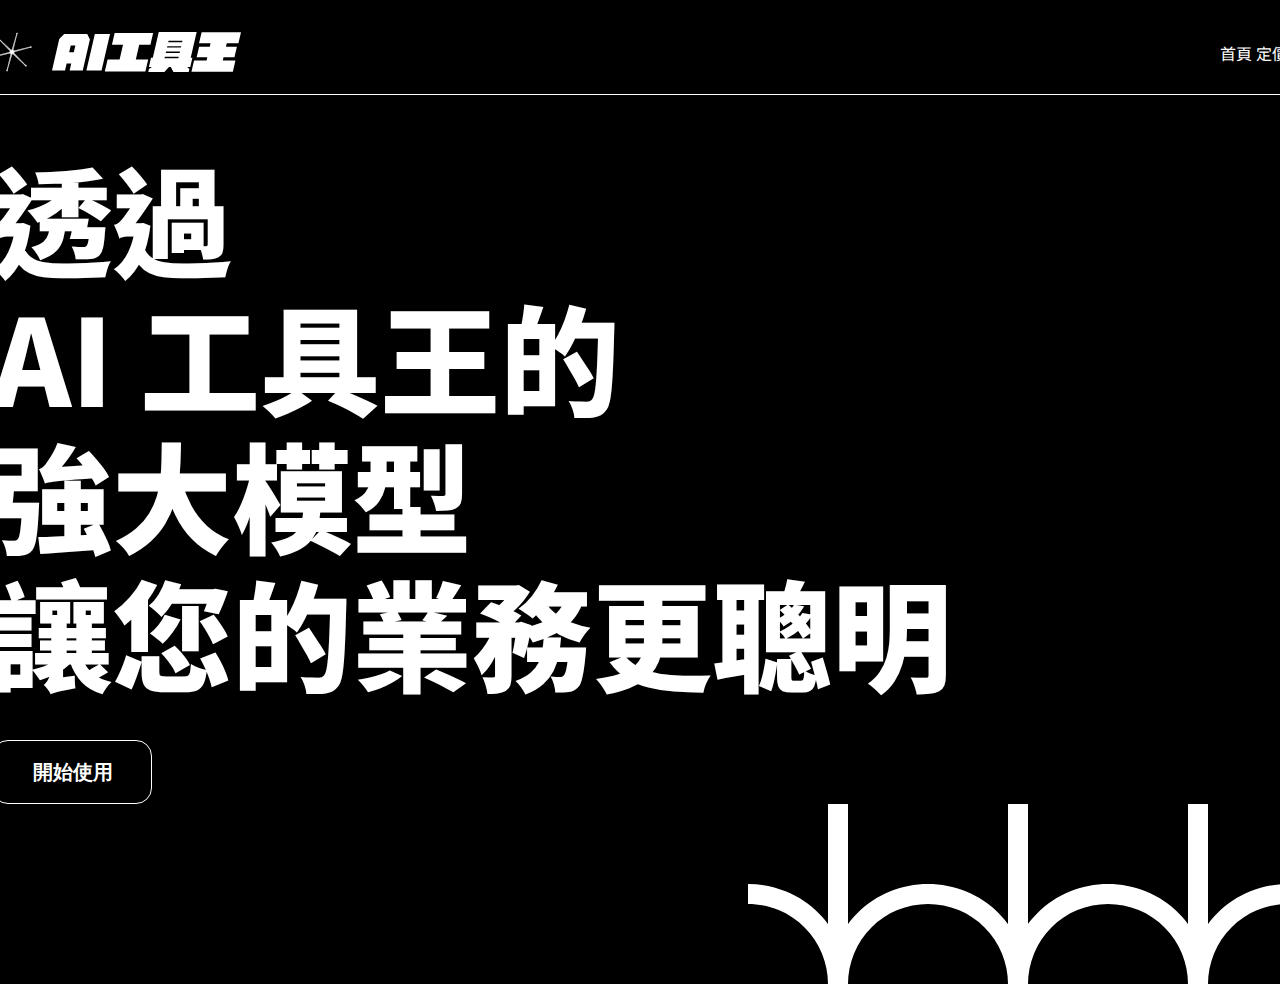
==== indexcss.html @ 6dfc64f1 "index改名" ====
<!DOCTYPE html>
<html lang="en">
<head>
    <meta charset="UTF-8">
    <meta name="viewport" content="width=device-width, initial-scale=1.0">
    <title>AI工具王</title>
    <link rel="stylesheet" href="./css/normalize.css">
    <link rel="stylesheet" href="./css/index.css">
    <link rel="preconnect" href="https://fonts.googleapis.com">
    <link rel="preconnect" href="https://fonts.googleapis.com">
    <link rel="preconnect" href="https://fonts.gstatic.com" crossorigin>
    <link href="https://fonts.googleapis.com/css2?family=Noto+Sans+TC&display=swap" rel="stylesheet">
</head>
<body>
        <header class="main-header">
            <div class="header">
                <div>
                    <a href="/"><img class="logo" src="./image/logo.svg" alt="logo"></a>
                    <a href="/"><img class="ai" src="./image/AI工具王.svg" alt="ai"></a>
                </div>
                <div class="headerText">
                    <a href="">首頁</a>
                    <a href="">定價</a>
                </div>
            </div>
        </header>
        <main>
            <section class="banner">
                <span>透過</span>
                <span>AI 工具王的</span>
                <span>強大模型</span>
                <span>讓您的業務更聰明</span>
                <input type="button" value="開始使用" />
                <div class="grass">
                    <img src="./image/motin.svg" at="grass">
                </div>
            </section>
        </main>


</body>
</html>
---- css/index.css ----
body{
    background: #000000;
    font-family: 'Noto Sans TC', sans-serif;
}
:root{
    --primary-color-text: #FFF;
    
}

/* header */
.main-header{
    padding: 14px 30px;
    display: flex;
    justify-content: center;
    align-items: center;
    height: 80px;
    margin-bottom: 40px;
}
.header{
    border-bottom: 1px solid #FFF;
    display: flex;
    width: 1296px;
    height: 80px;
    justify-content: space-between;
    align-items: center;
    flex-shrink: 0;
}
.logo{
    width: 40px;
    height: 40px;
    flex-shrink: 0;
    margin-right: 16px;
}
/* @media screen and (max-width:768px) {
    .main-header{
        padding: 0 12px 0 12px;
        height: 80px;
    }
    .header{
        border-bottom: 1px solid #FFF;
        display: flex;
        width: 351px;
        height: 80px;
        justify-content: space-between;
        align-items: center;
    }
    .logo{
        width: 24px;
        height: 24px;
    }
    .ai{
        width: 113.397px;
        height: 24px;
    }
    .headerText{
        background-image: url("../image/Menu.svg");
    }
    .headerText a{
        display: none;
    }
    .ai{
        width: 188.995px;
        height: 40px;
        flex-shrink: 0;
    }

    /* banner區 */
    main{
        display: flex;
        justify-content: center;
    }
    .banner span{
        font-size: 120px;
        color: var(--primary-color-text);
        font-weight: 900;
        display: flex;
        flex-direction: column;
        width: 1296px;
    }
    .headerText a{
        text-decoration: none;
        color: var(--primary-color-text);
        padding: 12px 0px;
    }
    .banner input{
        margin-top: 40px;
        border-radius: 16px;
        border: 1px solid var(--primary-color-text);
        display: flex;
        width: 160px;
        height: 64px;
        padding: 20px 40px;
        align-items: center;
        gap: 10px;
        font-size: 20px;
        font-weight: 900;
        background-color: #000000;
        color: #FFF;
        cursor:pointer;
    }
    .grass{
        display: flex;
        justify-content: flex-end;
    }
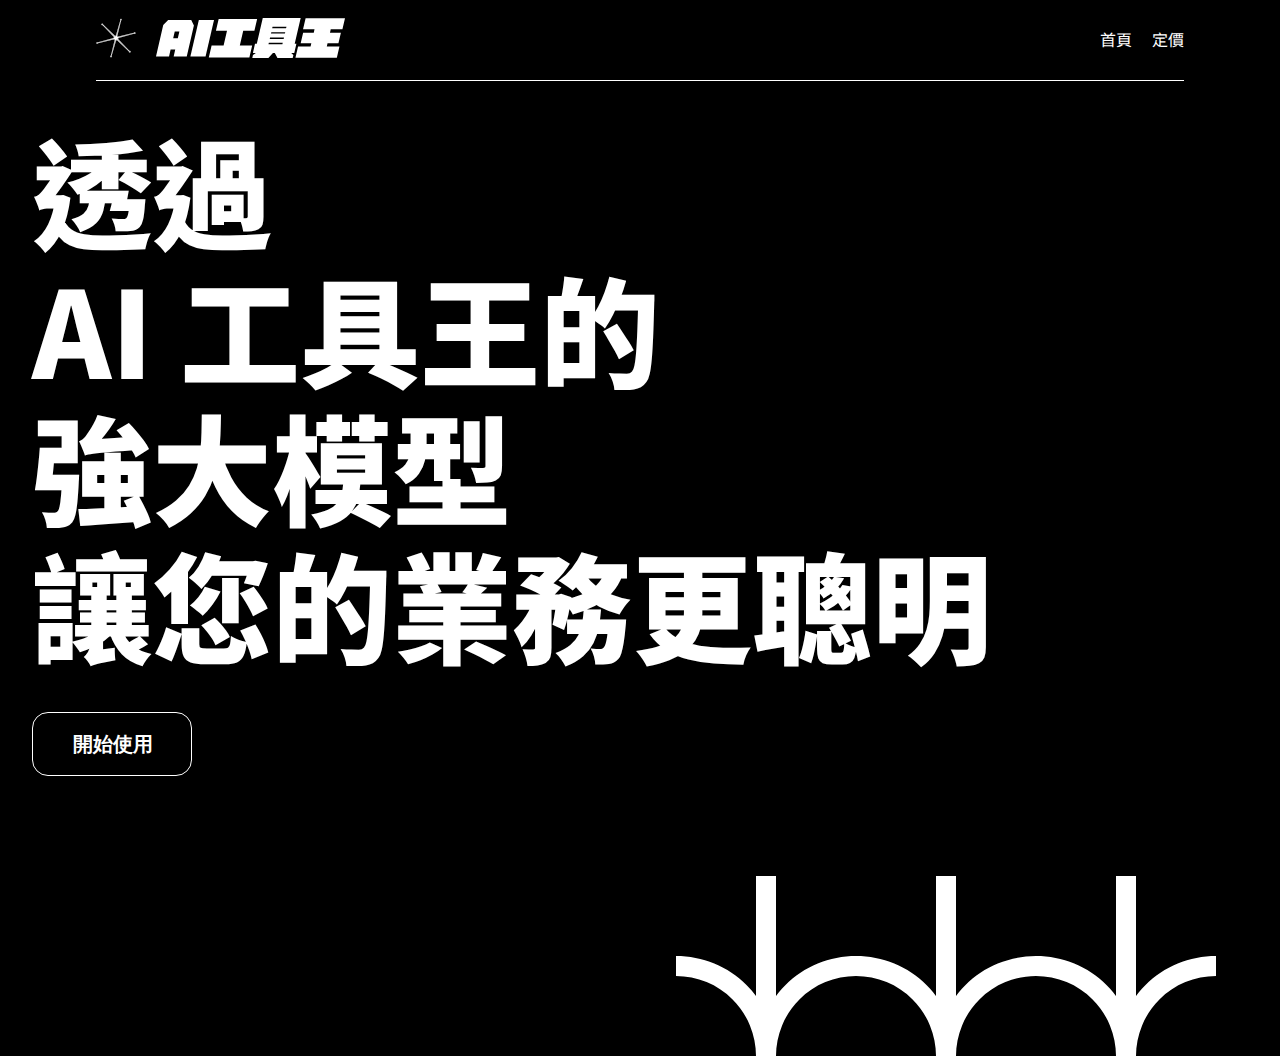
==== commit 3ad8567e: "一些些進步" ====
--- a/indexcss.html
+++ b/indexcss.html
@@ -2,7 +2,7 @@
 <html lang="en">
 <head>
     <meta charset="UTF-8">
-    <meta name="viewport" content="width=device-width, initial-scale=1.0">
+    <meta name="viewport" content="width=device-width, user-scalable=no initial-scale=1.0, minimum-scale=1.0, maximum-scale=1.0" >
     <title>AI工具王</title>
     <link rel="stylesheet" href="./css/normalize.css">
     <link rel="stylesheet" href="./css/index.css">
@@ -12,16 +12,18 @@
     <link href="https://fonts.googleapis.com/css2?family=Noto+Sans+TC&display=swap" rel="stylesheet">
 </head>
 <body>
+    <div class="comtainer">
         <header class="main-header">
             <div class="header">
-                <div>
+                <div class="ailogo">
                     <a href="/"><img class="logo" src="./image/logo.svg" alt="logo"></a>
                     <a href="/"><img class="ai" src="./image/AI工具王.svg" alt="ai"></a>
                 </div>
-                <div class="headerText">
-                    <a href="">首頁</a>
-                    <a href="">定價</a>
-                </div>
+                <ul class="headerText">
+                    <li><a href="">首頁</a></li>
+                    <li><a href="">定價</a></li>
+                    <img src="./image/Menu.svg" alt="Menu">
+                </ul>
             </div>
         </header>
         <main>
@@ -31,12 +33,13 @@
                 <span>強大模型</span>
                 <span>讓您的業務更聰明</span>
                 <input type="button" value="開始使用" />
-                <div class="grass">
-                    <img src="./image/motin.svg" at="grass">
-                </div>
+
             </section>
         </main>
-
+        <div class="grass">
+            <img src="./image/motin.svg" at="grass">
+        </div>
+    </div>
 
 </body>
 </html>--- a/css/index.css
+++ b/css/index.css
@@ -1,15 +1,22 @@
 body{
     background: #000000;
     font-family: 'Noto Sans TC', sans-serif;
+    box-sizing: border-box;
+    max-width: 1920px;
 }
 :root{
     --primary-color-text: #FFF;
     
 }
-
+img{
+    max-width: 100%;
+    height: auto;
+}
+.comtainer{
+    max-width: 1920px;
+}
 /* header */
 .main-header{
-    padding: 14px 30px;
     display: flex;
     justify-content: center;
     align-items: center;
@@ -19,28 +26,22 @@
 .header{
     border-bottom: 1px solid #FFF;
     display: flex;
-    width: 1296px;
+    width: 85%;
     height: 80px;
     justify-content: space-between;
     align-items: center;
     flex-shrink: 0;
 }
+
 .logo{
     width: 40px;
     height: 40px;
     flex-shrink: 0;
     margin-right: 16px;
 }
-/* @media screen and (max-width:768px) {
-    .main-header{
-        padding: 0 12px 0 12px;
-        height: 80px;
-    }
-    .header{
-        border-bottom: 1px solid #FFF;
+@media (max-width: 768px) {
+    .ailogo{
         display: flex;
-        width: 351px;
-        height: 80px;
         justify-content: space-between;
         align-items: center;
     }
@@ -52,53 +53,71 @@
         width: 113.397px;
         height: 24px;
     }
-    .headerText{
-        background-image: url("../image/Menu.svg");
+}
+/* banner區 */
+main{
+    display: flex;
+    justify-content: center;
+    width: 80%;
+}
+.banner span{
+    font-size: 120px;
+    color: var(--primary-color-text);
+    font-weight: 900;
+    display: flex;
+    flex-direction: column;
+}
+.headerText{
+    display: flex;
+    gap: 20px;
+    list-style: none;
+}
+.headerText a{
+    text-decoration: none;
+    color: var(--primary-color-text);
+    padding: 12px 0px;
+}
+.headerText img{
+    display: none;
+}
+@media (max-width: 768px) {
+    main{
+        margin-left: 12px;
+    }
+    .banner span{
+        font-size: 48px;
     }
     .headerText a{
         display: none;
     }
-    .ai{
-        width: 188.995px;
-        height: 40px;
-        flex-shrink: 0;
+    .headerText img{
+        display: block;
     }
-
-    /* banner區 */
-    main{
-        display: flex;
-        justify-content: center;
+}
+.banner input{
+    border-radius: 16px;
+    margin-top: 40px;
+    display: flex;
+    border: 1px solid var(--primary-color-text);
+    height: 64px;
+    width: 160px;
+    align-items: center;
+    padding: 20px 40px;
+    font-size: 20px;
+    gap: 10px;
+    background-color: #000000;
+    font-weight: 900;
+    cursor:pointer;
+    color: #FFF;
+}
+.grass{
+    display: flex;
+    justify-content: flex-end;
+    margin-top: 100px;
+    width: 95%;
+}
+@media (max-width: 768px) {
+    .grass{
+        margin-top: 180px;
     }
-    .banner span{
-        font-size: 120px;
-        color: var(--primary-color-text);
-        font-weight: 900;
-        display: flex;
-        flex-direction: column;
-        width: 1296px;
-    }
-    .headerText a{
-        text-decoration: none;
-        color: var(--primary-color-text);
-        padding: 12px 0px;
-    }
-    .banner input{
-        margin-top: 40px;
-        border-radius: 16px;
-        border: 1px solid var(--primary-color-text);
-        display: flex;
-        width: 160px;
-        height: 64px;
-        padding: 20px 40px;
-        align-items: center;
-        gap: 10px;
-        font-size: 20px;
-        font-weight: 900;
-        background-color: #000000;
-        color: #FFF;
-        cursor:pointer;
-    }
-    .grass{
-        display: flex;
-        justify-content: flex-end;
-    }+}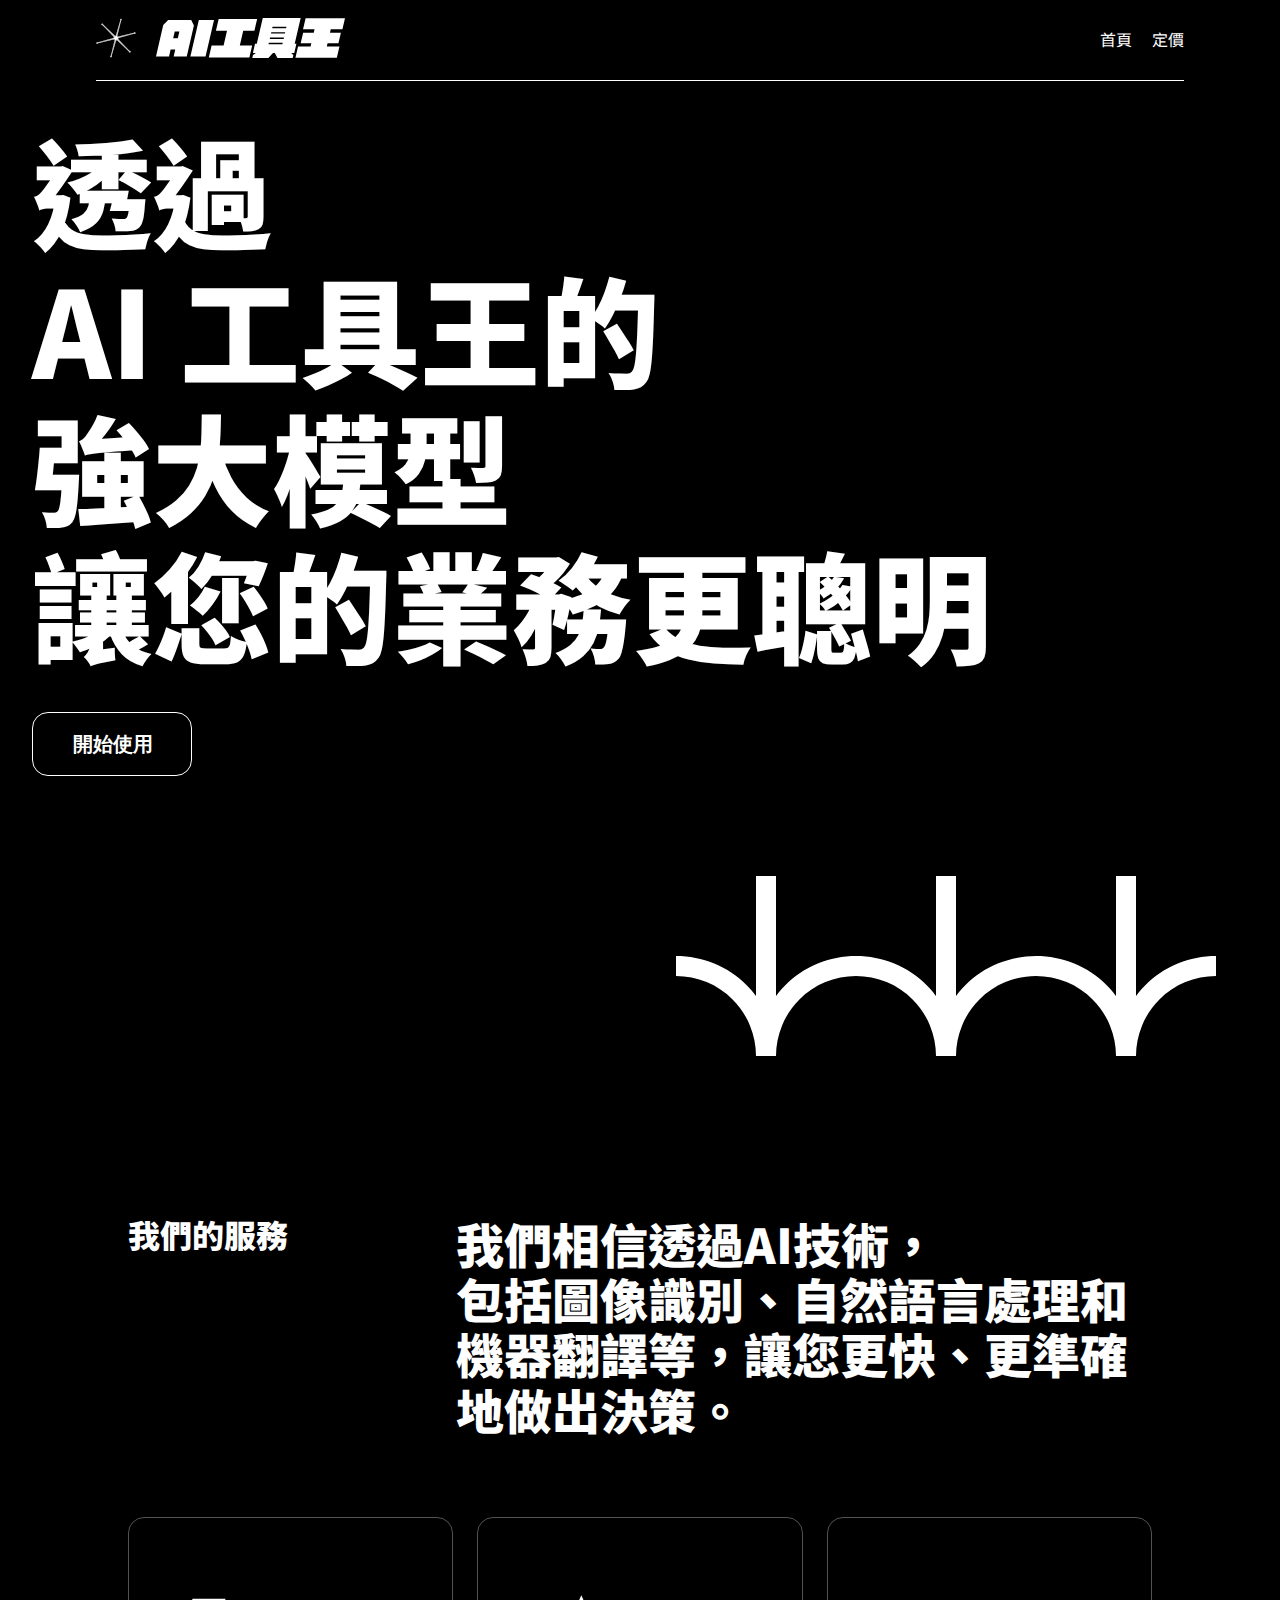
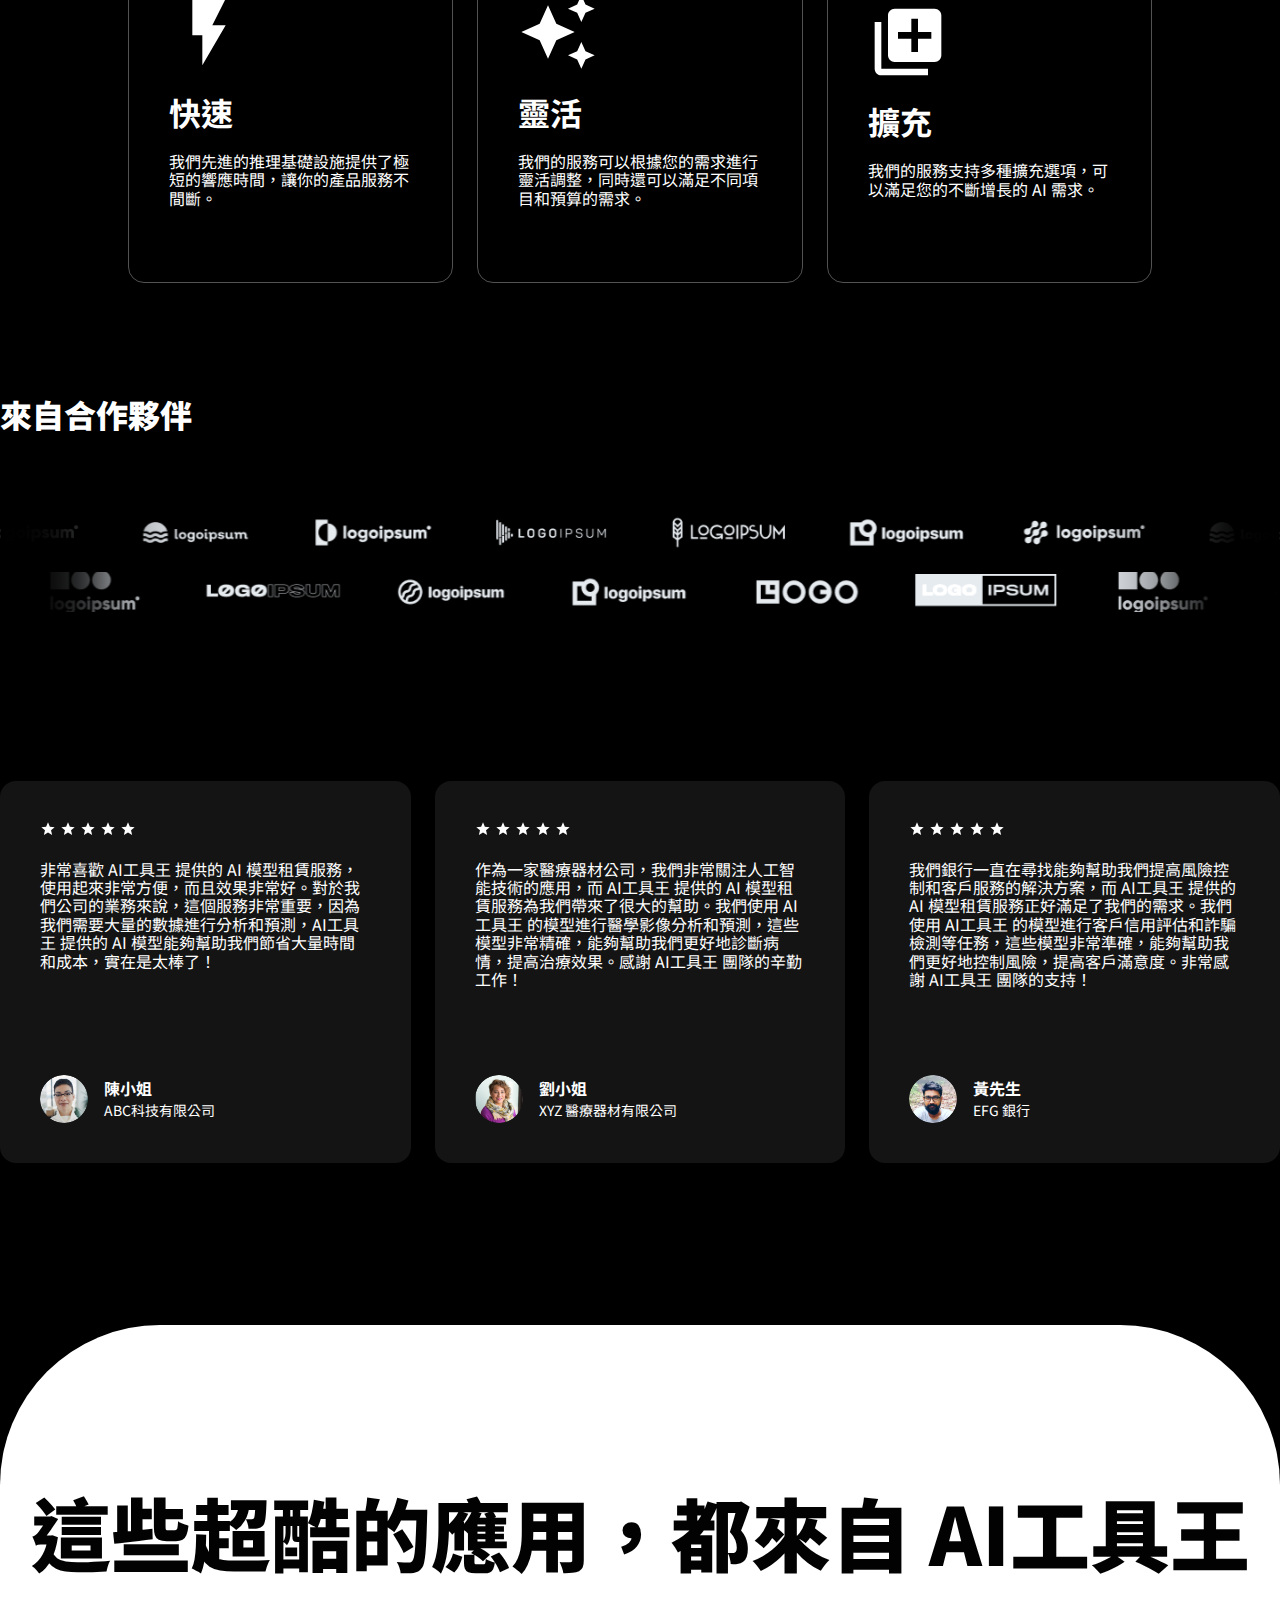
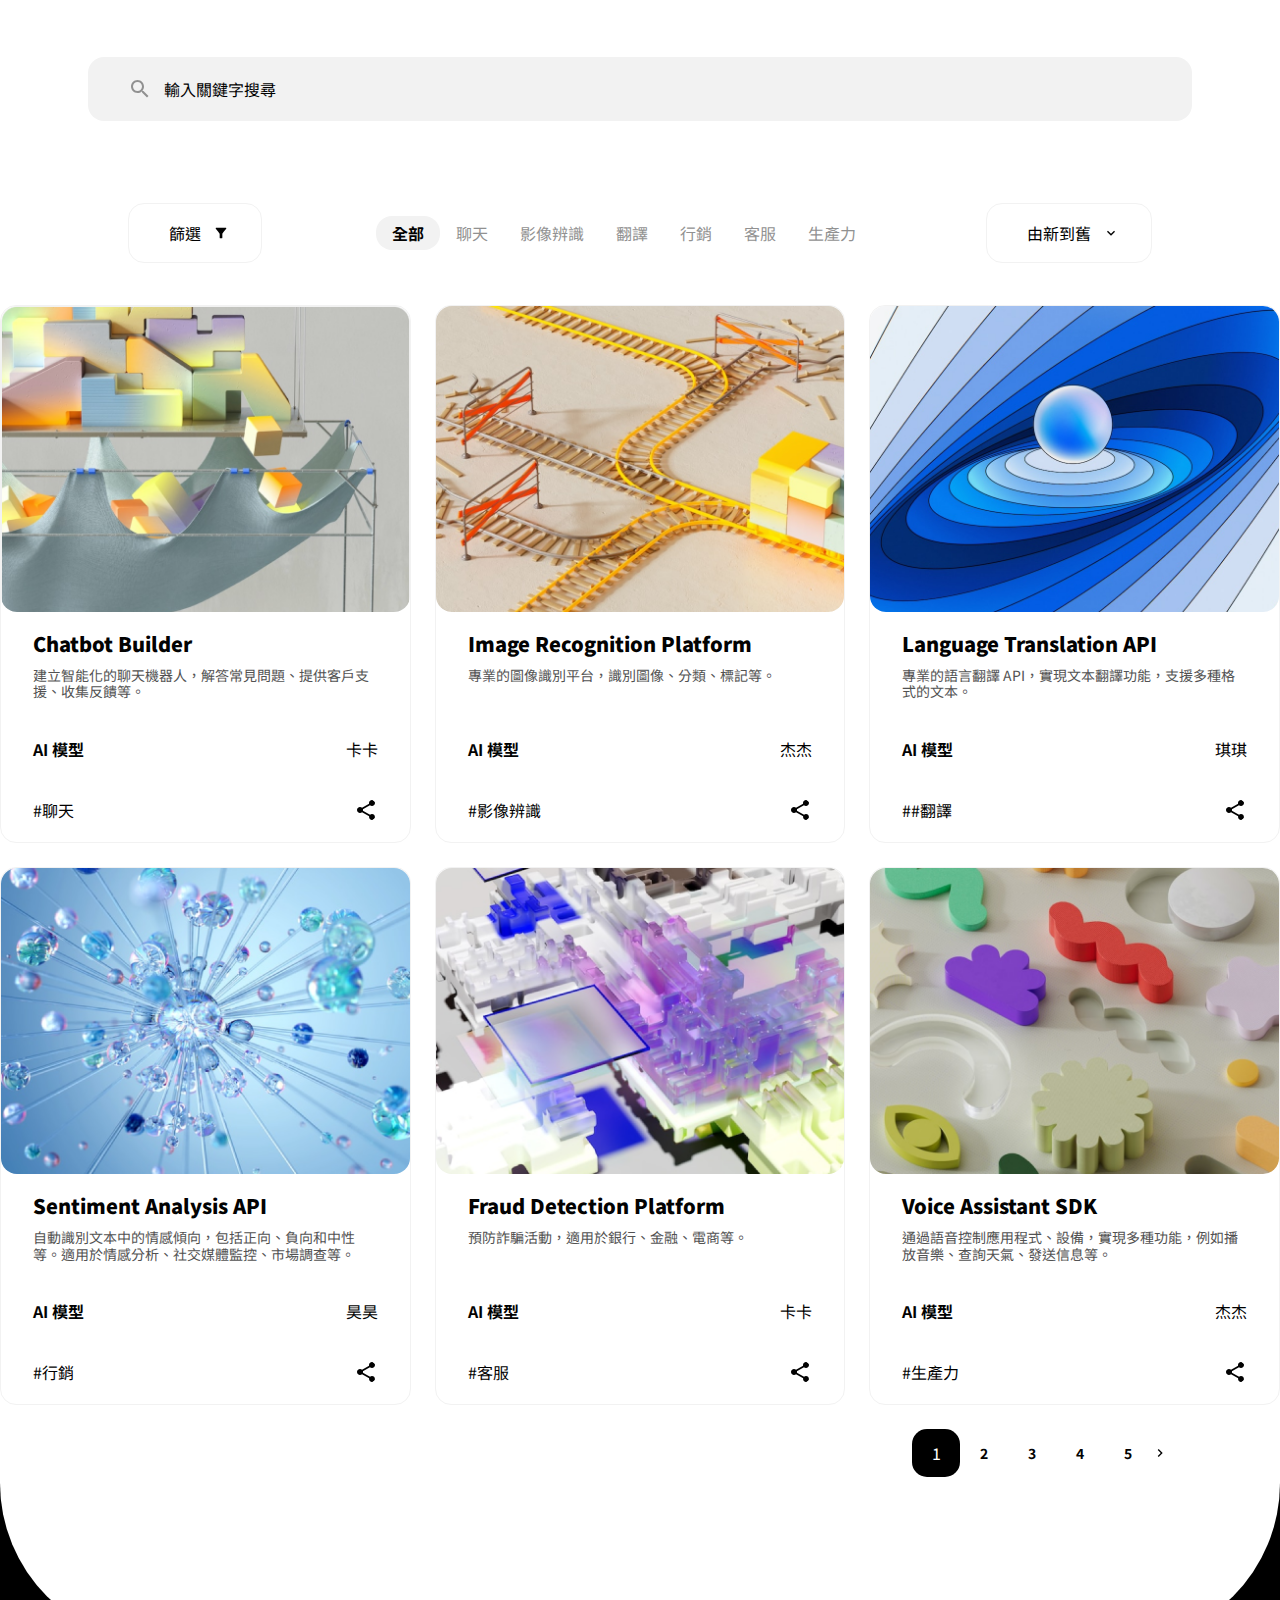
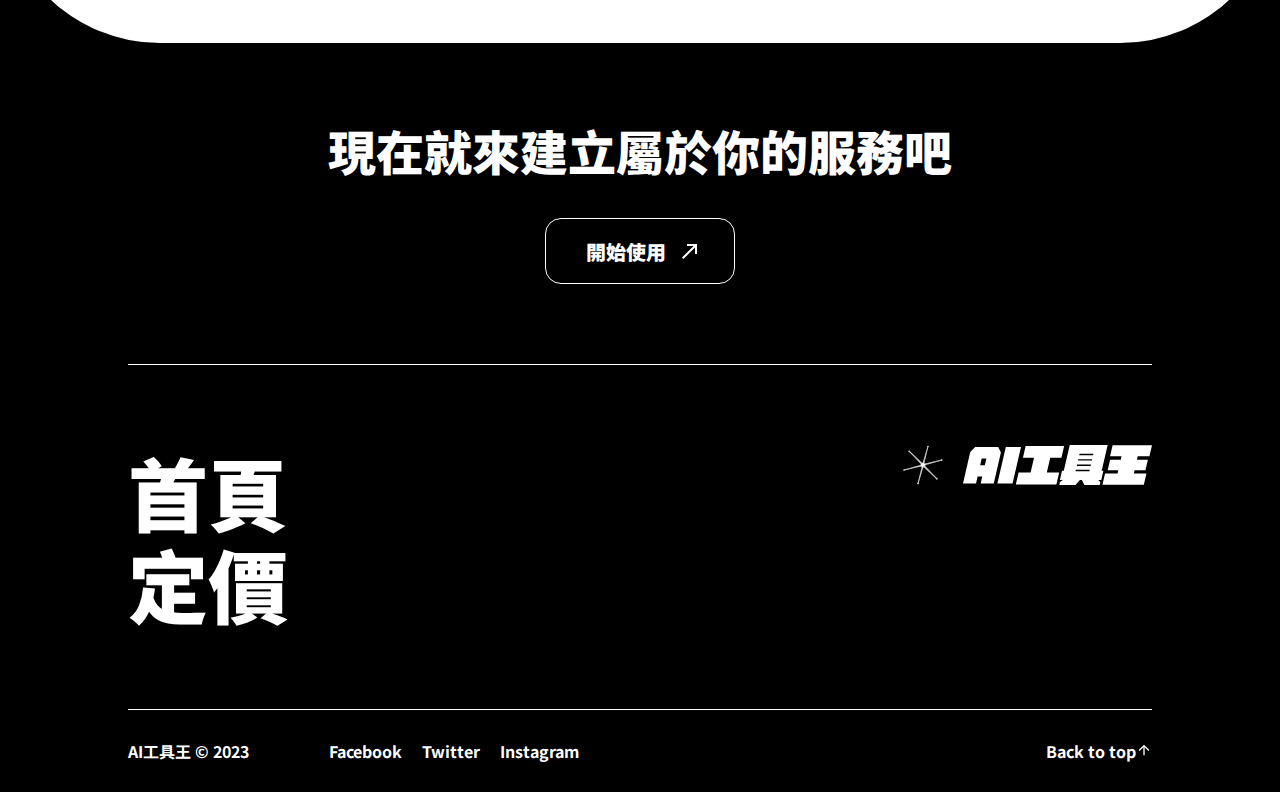
==== commit 721f2ed7: "finish" ====
--- a/indexcss.html
+++ b/indexcss.html
@@ -33,12 +33,265 @@
                 <span>強大模型</span>
                 <span>讓您的業務更聰明</span>
                 <input type="button" value="開始使用" />
-
             </section>
         </main>
         <div class="grass">
-            <img src="./image/motin.svg" at="grass">
+            <img src="./image/motin.svg" alt="grass">
         </div>
+        <!-- 第二部分 -->
+        <section class="servicePurpose">
+            <div class="service">
+                <span class="ourService">我們的服務</span>
+                <span class="purpose">我們相信透過AI技術，<br>包括圖像識別、自然語言處理和機器翻譯等，讓您更快、更準確地做出決策。</span>
+            </div>
+            <!-- 卡片區 -->
+            <div class="cards">
+                <div class="card">
+                    <img src="./image/flash-on.svg" alt="icon">
+                    <div class="card-body">
+                    <h1>快速</h1>
+                    <span>我們先進的推理基礎設施提供了極短的響應時間，讓你的產品服務不間斷。</span>
+                    </div>
+                </div>
+                <div class="card">
+                    <img src="./image/auto-awesome.svg" alt="icon">
+                    <div class="card-body">
+                    <h1>靈活</h1>
+                    <span>我們的服務可以根據您的需求進行靈活調整，同時還可以滿足不同項目和預算的需求。</span>
+                    </div>
+                </div>
+                <div class="card">
+                    <img src="./image/library-add.svg" alt="icon">
+                    <div class="card-body">
+                    <h1>擴充</h1>
+                    <span>我們的服務支持多種擴充選項，可以滿足您的不斷增長的 AI 需求。</span>
+                    </div>
+                </div>
+            </div>
+        </section>
+        <!-- 第三部分 -->
+        <section class="partners">
+            <div class="partner">
+                <span class="ourPartner">來自合作夥伴</span>
+                <img class="gap" src="./image/logo-1.svg" alt="logo-1">
+                <img class="logo2" src="./image/logo-2.svg" alt="logo-2">
+                <img class="logo3" src="./image/logo-3.jpg" alt="logo-3">
+            </div>
+            <div class="partnerCards">
+                <!-- Ms.Chen  -->
+                <div class="partnerCard">
+                    <div>
+                        <img src="./image/star.svg" alt="star">
+                        <img src="./image/star.svg" alt="star">
+                        <img src="./image/star.svg" alt="star">
+                        <img src="./image/star.svg" alt="star">
+                        <img src="./image/star.svg" alt="star">
+                    </div>
+                    <div class="partnerComment">
+                        <span class="commentText">非常喜歡 AI工具王 提供的 AI 模型租賃服務，使用起來非常方便，而且效果非常好。對於我們公司的業務來說，這個服務非常重要，因為我們需要大量的數據進行分析和預測，AI工具王 提供的 AI 模型能夠幫助我們節省大量時間和成本，實在是太棒了！</span>
+                        <div class="partnerText">
+                            <img class="partnerAvatar" src="./image/avatar3.png" alt="Ms.Chen"></img>
+                            <div class="partnerInfo">
+                                <span class="partnerName">陳小姐</span>
+                                <span class="partnerCo">ABC科技有限公司</span>
+                            </div>
+                        </div>
+                    </div>
+                </div>
+                <!-- Ms.Liu -->
+                <div class="partnerCard">
+                    <div>
+                        <img src="./image/star.svg" alt="star">
+                        <img src="./image/star.svg" alt="star">
+                        <img src="./image/star.svg" alt="star">
+                        <img src="./image/star.svg" alt="star">
+                        <img src="./image/star.svg" alt="star">
+                    </div>
+                    <div class="partnerComment">
+                        <span class="commentText">作為一家醫療器材公司，我們非常關注人工智能技術的應用，而 AI工具王 提供的 AI 模型租賃服務為我們帶來了很大的幫助。我們使用 AI工具王 的模型進行醫學影像分析和預測，這些模型非常精確，能夠幫助我們更好地診斷病情，提高治療效果。感謝 AI工具王 團隊的辛勤工作！</span>
+                        <div class="partnerText">
+                            <img class="partnerAvatar" src="./image/avatar1.png" alt="Ms.Liu"></img>
+                            <div class="partnerInfo">
+                                <span class="partnerName">劉小姐</span>
+                                <span class="partnerCo">XYZ 醫療器材有限公司</span>
+                            </div>
+                        </div>
+                    </div>
+                </div>
+                <!-- Mr.Huang -->
+                <div class="partnerCard">
+                    <div>
+                        <img src="./image/star.svg" alt="star">
+                        <img src="./image/star.svg" alt="star">
+                        <img src="./image/star.svg" alt="star">
+                        <img src="./image/star.svg" alt="star">
+                        <img src="./image/star.svg" alt="star">
+                    </div>
+                    <div class="partnerComment">
+                        <span class="commentText">我們銀行一直在尋找能夠幫助我們提高風險控制和客戶服務的解決方案，而 AI工具王 提供的 AI 模型租賃服務正好滿足了我們的需求。我們使用 AI工具王 的模型進行客戶信用評估和詐騙檢測等任務，這些模型非常準確，能夠幫助我們更好地控制風險，提高客戶滿意度。非常感謝 AI工具王 團隊的支持！</span>
+                        <div class="partnerText">
+                            <img class="partnerAvatar" src="./image/avatar2.png" alt="Mr.Huang"></img>
+                            <div class="partnerInfo">
+                                <span class="partnerName">黃先生</span>
+                                <span class="partnerCo">EFG 銀行</span>
+                            </div>
+                        </div>
+                    </div>
+                </div>
+            </div>
+            <img class="mobile" src="./image/frame-43.svg" alt="mobile">
+        </section>
+        <section class="application">
+            <div class="box">
+                <span>這些超酷的應用，都來自 AI工具王</span>
+                <div class="search"><img src="./image/search.svg" alt="search">輸入關鍵字搜尋</div>
+                <div class="filter">
+                    <div class="filterIcon">篩選<img src="./image/filter-alt.svg" alt="filter"></div>
+                    <div class="filterIcon">由新到舊<img src="./image/keyboard-arrow-down.svg" alt="arrow-down"></div>
+                    <div class="filterChoice">
+                        <div class="filterAll">全部</div>
+                        <div class="filterOthers">聊天</div>
+                        <div class="filterOthers">影像辨識</div>
+                        <div class="filterOthers">翻譯</div>
+                        <div class="filterOthers">行銷</div>
+                        <div class="filterOthers">客服</div>
+                        <div class="filterOthers">生產力 </div>
+                    </div>
+                </div>
+            </div>
+            <div class="applicatioCards">
+                <div class="applicatioCard">
+                    <img src="./image/rectangle-35.png" alt="Chatbot Builder">
+                    <div class="text">
+                        <span class="textTittle">Chatbot Builder</span>
+                        <span class="textInfo">建立智能化的聊天機器人，解答常見問題、提供客戶支援、收集反饋等。</span>
+                    </div>
+                    <div class="type">
+                        <span class="typeTittle">AI 模型</span>
+                        <span>卡卡</span>
+                    </div>
+                    <div class="share">
+                        <span>#聊天</span>
+                        <img src="./image/share.svg" alt="share">
+                    </div>
+                </div>
+                <div class="applicatioCard">
+                    <img src="./image/rectangle-36.png" alt="Image Recognition Platform">
+                    <div class="text">
+                        <span class="textTittle">Image Recognition Platform</span>
+                        <span class="textInfo">專業的圖像識別平台，識別圖像、分類、標記等。</span>
+                    </div>
+                    <div class="type">
+                        <span class="typeTittle">AI 模型</span>
+                        <span>杰杰</span>
+                    </div>
+                    <div class="share">
+                        <span>#影像辨識</span>
+                        <img src="./image/share.svg" alt="share">
+                    </div>
+                </div>
+                <div class="applicatioCard">
+                    <img src="./image/rectangle-37.png" alt="Language">
+                    <div class="text">
+                        <span class="textTittle">Language Translation API</span>
+                        <span class="textInfo">專業的語言翻譯 API，實現文本翻譯功能，支援多種格式的文本。</span>
+                    </div>
+                    <div class="type">
+                        <span class="typeTittle">AI 模型</span>
+                        <span>琪琪</span>
+                    </div>
+                    <div class="share">
+                        <span>##翻譯</span>
+                        <img src="./image/share.svg" alt="share">
+                    </div>
+                </div>
+            </div>
+            <div class="applicatioCards">
+                <div class="applicatioCard">
+                    <img src="./image/rectangle-38.png" alt="Sentiment Analysis API">
+                    <div class="text">
+                        <span class="textTittle">Sentiment Analysis API</span>
+                        <span class="textInfo">自動識別文本中的情感傾向，包括正向、負向和中性等。適用於情感分析、社交媒體監控、市場調查等。</span>
+                    </div>
+                    <div class="type">
+                        <span class="typeTittle">AI 模型</span>
+                        <span>昊昊</span>
+                    </div>
+                    <div class="share">
+                        <span>#行銷</span>
+                        <img src="./image/share.svg" alt="share">
+                    </div>
+                </div>
+                <div class="applicatioCard">
+                    <img src="./image/rectangle-39.png" alt="Image Recognition Platform">
+                    <div class="text">
+                        <span class="textTittle">Fraud Detection Platform</span>
+                        <span class="textInfo">預防詐騙活動，適用於銀行、金融、電商等。
+                        </span>
+                    </div>
+                    <div class="type">
+                        <span class="typeTittle">AI 模型</span>
+                        <span>卡卡</span>
+                    </div>
+                    <div class="share">
+                        <span>#客服</span>
+                        <img src="./image/share.svg" alt="share">
+                    </div>
+                </div>
+                <div class="applicatioCard">
+                    <img src="./image/rectangle-40.png" alt="Language">
+                    <div class="text">
+                        <span class="textTittle">Voice Assistant SDK</span>
+                        <span class="textInfo">通過語音控制應用程式、設備，實現多種功能，例如播放音樂、查詢天氣、發送信息等。</span>
+                    </div>
+                    <div class="type">
+                        <span class="typeTittle">AI 模型</span>
+                        <span>杰杰</span>
+                    </div>
+                    <div class="share">
+                        <span>#生產力</span>
+                        <img src="./image/share.svg" alt="share">
+                    </div>
+                </div>
+            </div>
+            <div class="pages">
+                <div class="pageOneBox">1</div>
+                <div class="pageBox">2</div>
+                <div class="pageBox">3</div>
+                <div class="pageBox">4</div>
+                <div class="pageBox">5</div>
+                <div class="pageBox"><img src="./image/keyboard-arrow-right.svg" style="width: 16px;height: 16px;" alt="right"></div>
+            </div>
+        </section>
+        <section class="start">
+            <span>現在就來建立屬於你的服務吧</span>
+            <div class="btn">開始使用<img src="./image/call-made.svg" alt="start"></div>
+        </section>
+        <footer>
+            <div class="footerAll">
+                <div class="footerBanner">
+                    <div class="footertittle">
+                        <span>首頁</span>
+                        <span>定價</span>
+                    </div>
+                    <div class="ailogo">
+                        <a href="/"><img class="logo" src="./image/logo.svg" alt="logo"></a>
+                        <a href="/"><img class="ai" src="./image/AI工具王.svg" alt="ai"></a>
+                    </div>
+                </div>
+                <div class="footerText">
+                    <div class="footerbottom">
+                        <div class="copyright">AI工具王 © 2023</div>
+                        <div class="social">
+                            <span>Facebook</span>
+                            <span>Twitter</span>
+                            <span>Instagram</span>
+                        </div>
+                    </div>
+                    <div class="top">Back to top<img src="./image/arrow-upward.svg" alt="top"></div>
+                </div>
+            </div>
+        </footer>
     </div>
 
 </body>
--- a/css/index.css
+++ b/css/index.css
@@ -30,13 +30,11 @@
     height: 80px;
     justify-content: space-between;
     align-items: center;
-    flex-shrink: 0;
 }
 
 .logo{
     width: 40px;
     height: 40px;
-    flex-shrink: 0;
     margin-right: 16px;
 }
 @media (max-width: 768px) {
@@ -118,6 +116,562 @@
 }
 @media (max-width: 768px) {
     .grass{
-        margin-top: 180px;
+        margin: 180px 12px 0 12px;
+    }
+}
+/* 第二部分 */
+.servicePurpose{
+    margin: 160px 0 160px 0;
+    height: 620px;
+    display: flex;
+    flex-direction: column;
+    align-items: center;
+    gap: 80px;
+}
+.service{
+    display: flex;
+    gap: 24px;
+    width: 80%;
+    justify-content: space-between;
+}
+.ourService{
+    color: var(--primary-color-text);
+    font-size: 32px;
+    font-weight: 900;
+}
+.purpose{
+    text-transform: none;
+    color: var(--primary-color-text);
+    font-weight: 900;
+    font-size: 48px;
+    width: 68%;
+    
+}
+@media (max-width: 768px) {
+    .servicePurpose{
+        margin: 62px 0 178px 12px;
+        height: 1192px;
+    }
+    .service{
+        display: flex;
+        flex-direction: column;
+        gap: 24px;
+        margin-left: 12px;
+        width: 80%;          
+    }
+    .ourService{
+        font-size: 20px;
+    }
+    .purpose{
+        font-size: 32px;
+        width: 110%;
+    }
+}
+/* 卡片區 */
+.cards{
+    display: flex;
+    justify-content: center;
+    gap: 24px;
+    height: 366px;
+    width: 80%;
+}
+.card{
+    width: 80%;
+    border-radius: 16px;
+    border: 1px solid #525252;
+    padding: 80px 40px;
+    display: flex;
+    flex-direction: column;
+    align-items: flex-start;
+    justify-content: center;
+}
+.card img{
+    width: 80px;
+    height: 80px;
+}
+.card-body h1{
+    font-size: 32px;
+    color: var(--primary-color-text);
+}
+.card-body span{
+    font-size: 16px;
+    font-weight: 400;
+    color: var(--primary-color-text);
+}
+@media (max-width: 768px) {
+    .cards{
+        display: flex;
+        flex-direction: column;
+        height: auto;
+        align-items: center;
+        width: 100%;
+        margin-bottom: 120px;
+        
+    }
+    .card{
+        padding: 40px 20px;
+    }
+}
+/* 第三部分 */
+.partners{
+    margin-top: 160px;
+    margin-bottom: 153px;
+    display: flex;
+    flex-direction: column;
+    align-items: center;
+}
+.partner{
+    display: flex;
+    flex-direction: column;
+    margin-bottom: 160px;
+}
+.ourPartner{
+    color: var(--primary-color-text);
+    font-size: 32px;
+    font-weight: 900;
+}
+.gap{
+    margin:80px 0 20px 0;
+}
+.logo3{
+    display: none;
+}
+@media (max-width: 768px) {
+    .partners{
+        margin-top: 178px;
+        margin-left: 12px;
+    }
+    .partner{
+        margin-bottom: 48px;
+    }
+    .gap, .logo2{
+        display: none;
+    }
+    .logo3{
+        display: block;
+        margin-top: 24px;
+    }
+}
+.partnerCards{
+    display: flex;
+    height: 400px;
+    align-items: center;
+    gap: 24px;
+}
+.partnerCard{
+    border-radius: 16px;
+    background: rgba(255, 255, 255, 0.08);
+    display: flex;
+    flex-direction: column;
+    align-items: flex-start;
+    padding: 40px;
+    gap: 20px;
+}
+.partnerComment{
+    display: flex;
+    flex-direction: column;
+    justify-content: space-around;
+    align-items: stretch;
+    max-width: 336px;
+}
+.commentText{
+    font-size: 16px;
+    font-weight: 400;
+    color: #fff;
+    height: 215px;
+}
+.partnerText{
+    display: flex;
+    gap:16px;
+}
+.partnerAvatar{
+    width: 48px;
+    height: 48px;
+    border-radius: 48px;
+}
+.partnerInfo{
+    display: flex;
+    flex-direction: column;
+    justify-content: center;
+    gap: 4px;
+}
+.partnerName{
+    font-size: 16px;
+    font-weight: 700;
+    color:var(--primary-color-text);
+}
+.partnerCo{
+    font-size: 14px;
+    font-weight: 400;
+    color:var(--primary-color-text);
+}
+.mobile{
+    display: none;
+}
+@media (max-width: 768px) {
+    .partnerCards{
+        height: 289px;
+    }
+    .partnerCards .partnerCard:nth-child(n+2) {
+        display: none;
+    }
+    .partnerCards .partnerCard:first-child {
+        display: block;
+    }
+    .partnerCard{
+        display: flex;
+        padding: 20px;
+        flex-direction: column;
+        align-items: flex-start;
+        gap: 20px;
+    }
+
+    .commentText{
+        height: 144px;
+    }
+    .mobile{
+        display: flex;
+
+    }
+
+}
+.application{
+    height: 1918px;
+    border-radius: 160px;
+    background-color: var(--primary-color-text);
+}
+.box{
+    display: flex;
+    justify-content: center;
+    flex-direction: column;
+    align-items: center;
+    padding-top: 160px;
+    margin-bottom: 40px;
+    gap: 80px;
+}
+.box span{
+    color: #020202;
+    text-align: center;
+    font-size: 80px;
+    font-weight: 900;   
+}
+.search{
+    display: flex;
+    padding: 20px 40px;
+    align-items: center;
+    gap: 12px;
+    border-radius: 16px;
+    background: #F2F2F2;
+    width: 80%;
+}
+.filter{
+    display: flex;
+    width: 80%;
+    height: 64px;
+    justify-content: space-between;
+    align-items: center;
+}
+.filterIcon{
+    display: flex;
+    padding: 20px 32px 20px 40px;
+    align-items: center;
+    gap: 12px;
+    border-radius: 16px;
+    border: 1px solid #F2F2F2;
+    background: var(--primary-color-text);
+}
+.filterIcon:nth-child(2) {
+    order: 3;
+}
+.filterAll{
+    display: flex;
+    padding: 8px 16px;
+    align-items: flex-start;
+    gap: 10px;
+    border-radius: 16px;
+    background:  #F2F2F2;
+    font-size: 16px;
+    Font-weight: 700;
+    color: #020202;
+    text-align: center;
+}
+.filterChoice{
+    display: flex;
+}
+.filterOthers{
+    display: flex;
+    padding: 8px 16px;
+    align-items: flex-start;
+    gap: 10px;
+    color: #919191;
+    text-align: center;
+    font-size: 16px;
+    font-weight: 400;
+}
+@media (max-width: 768px) {
+    .application{
+        height: 4046px;
+        border-radius: 20px;
+        display: flex;
+        flex-direction: column;
+        align-items: center;
+    }
+    .box{
+        padding-top: 80px;
+        margin-left: 12px;
+        margin-bottom: 48px;
+        width: 95%;
+    }
+    .box span{
+        font-size: 32px;  
+    }
+    .search{
+        width: 75%;
+    }
+    .filter{
+        display: flex;
+        flex-direction: column;
+        gap: 12px;
+        height: auto;
+    }
+    .filterIcon{
+        display: flex;
+        gap: 12px;
+        width: 95%;
+    }
+    .filterIcon:nth-child(2) {
+        order: 0;
+    }
+    .filterChoice{
+        display: flex;
+        gap: 8px;
+        flex-direction: row;
+        flex-wrap: wrap;
+        justify-content: space-between;
+    }
+    .filterAll{
+        width: 100%;
+    }
+}
+.applicatioCards{
+    display: flex;
+    justify-content: center;
+    gap: 24px;
+    padding-bottom: 24px;
+}
+.applicatioCard{
+    display: flex;
+    flex-direction: column;
+    align-items: flex-start;
+    border-radius: 16px;
+    border: 1px solid #F2F2F2;
+    flex-basis: 416px;
+}
+.applicatioCard img{
+    border-radius: 16px;
+}
+.text{
+    display: flex;
+    padding: 20px 32px;
+    flex-direction: column;
+    align-items: flex-start;
+    gap: 12px;
+    align-self: stretch;
+    flex-grow: 1;
+}
+.textTittle{
+    color:#020202;
+    font-size: 20px;
+    font-weight: 900;
+}
+.textInfo{
+    color: #525252;
+    font-size: 14px;
+    font-weight: 400;
+}
+.type{
+    display: flex;
+    padding: 20px 32px;
+    justify-content: space-between;
+    align-items: center;
+    align-self: stretch;
+}
+.typeTittle{
+    color: #020202;
+    font-size: 16px;
+    font-weight: 700;
+}
+.share{
+    display: flex;
+    padding: 20px 32px;
+    justify-content: space-between;
+    align-items: center;
+    align-self: stretch;
+    cursor: pointer;
+}
+.pageBox{
+    display: flex;
+    width: 48px;
+    height: 48px;
+    flex-direction: column;
+    justify-content: center;
+    color: #020202;
+    text-align: center;
+    font-size: 14px;
+    font-weight: 700;
+}
+.pages{
+    display: flex;
+    justify-content: flex-end;
+    margin-right: 80px;
+    cursor: pointer;
+}
+.pageOneBox{
+    display: flex;
+    align-items: center;
+    justify-content: center;
+    width: 48px;
+    height: 48px;
+    color: var(--Black-0, #FFF);
+    background-color: #000000;
+    border-radius: 15px;
+}
+@media (max-width: 768px) {
+    .applicatioCards{
+        display: flex;
+        flex-direction: column;
+        width: 90%;
+        margin: 48px 12px 0 12px;
+    }
+    .pages{
+        margin-left: 70px;
+        margin-right: 55px;
+    }
+}
+.start{
+    display: flex;
+    padding: 80px 0px;
+    flex-direction: column;
+    justify-content: center;
+    align-items: center;
+    gap: 40px;
+}
+.start span{
+    color: var(--primary-color-text);
+    font-size: 48px;
+    font-weight: 900;
+}
+.btn{
+    display: flex;
+    padding: 20px 32px 20px 40px;
+    align-items: center;
+    gap: 12px;
+    border-radius: 16px;
+    border: 1px solid #FFF;
+    color: var(--Black-0, #FFF);
+    font-size: 20px;
+    font-weight: 900;
+    cursor: pointer;
+}
+@media (max-width: 768px) {
+    .start{
+        padding: 120px 0px;
+        flex-direction: column;
+        justify-content: center;
+        align-items: center;
+        gap: 32px;
+    }
+    .start span{
+        width: 224px;
+        height: 76px;
+        font-size: 32px;
+    }
+}
+footer{
+    display: flex;
+    justify-content: center;
+}
+.footerAll{
+    display: flex;
+    flex-direction: column;
+    width: 80%;
+}
+.footerBanner{
+    display: flex;
+    padding: 80px 0px;
+    justify-content: space-between;
+    align-items: flex-start;
+    border-top: 1px solid #FFF;
+    border-bottom: 1px solid #FFF;
+}
+.footerBanner span{
+    color: var(--primary-color-text);
+    font-size: 80px;
+    font-weight: 900;
+}
+.footertittle{
+    display: flex;
+    flex-direction: column;
+}
+.footerText{
+    display: flex;
+    padding: 20px 0px;
+    align-items: center;
+    gap: 20px;
+    color: var(--Black-0, #FFF);
+    font-size: 16px;
+    font-weight: 700;
+    justify-content: space-between;
+}
+.footerbottom{
+    display: flex;
+    align-items: center;
+}
+.copyright{
+    padding: 12px 80px 12px 0px;
+}
+.social{
+    display: flex;
+    gap: 20px;
+}
+.top{
+    color: var(--primary-color-text);
+    font-size: 16px;
+    font-weight: 700;
+}
+@media (max-width: 768px) {
+    .footerAll{
+        display: flex;
+        flex-direction: column;
+    }
+    .footer{
+        display: flex;
+    }
+    .footerBanner{
+        display: flex;
+        flex-direction: column-reverse;
+        gap: 40px;
+    }
+    .footerbottom{
+        display: flex;
+        gap: 12px;
+        flex-direction: column;
+        align-items: flex-start;
+    }
+    .footerBanner span{
+        font-size: 48px;
+    }
+    .footerText{
+        display: flex;
+        padding: 20px 0px;
+        align-items: center;
+        gap: 12px;
+        color: var(--Black-0, #FFF);
+        font-size: 16px;
+        font-weight: 700;
+        justify-content: space-between;
+    }
+    .top{
+        width: 100px;
     }
 }